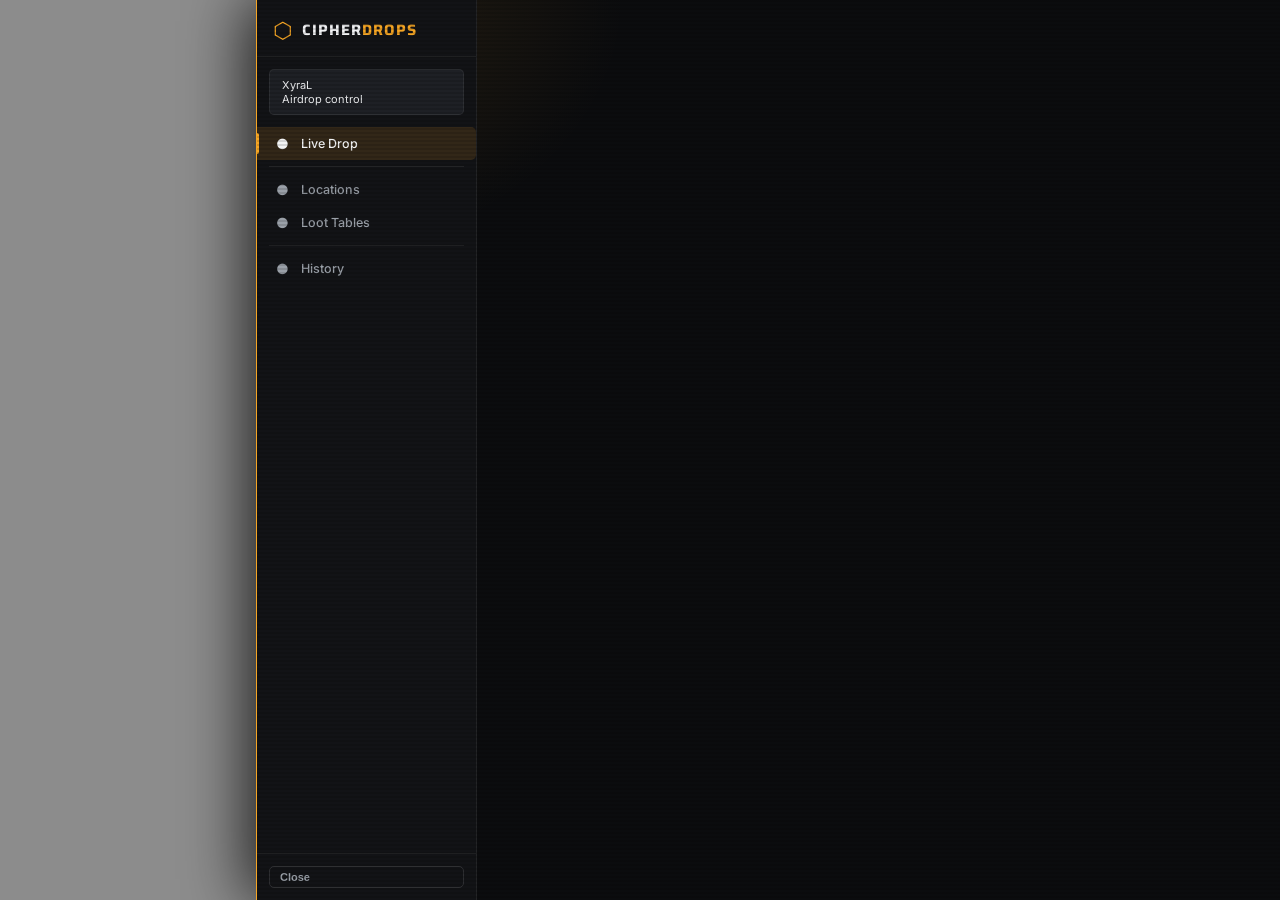
==== html/preview.html @ 56385839 "Admin panel, access control, countdown and a red contested zone **This adds a database, reversing th" ====
<!DOCTYPE html>
<html lang="en">
<head>
<meta charset="UTF-8">
<title>Cipher-Airdrops — PREVIEW HARNESS</title>
<link href="https://fonts.googleapis.com/css2?family=Saira:wght@500;600;700&family=Inter:wght@400;500;600;700&family=JetBrains+Mono:wght@400;500;700&display=swap" rel="stylesheet">
<link rel="stylesheet" href="css/style.css">
</head>
<body>
<!--
  DEV-ONLY. Not listed in fxmanifest.lua's files{} block, so FiveM never serves
  it. It stubs the NUI bridge with sample data so the real css/js can be looked
  at in an ordinary browser, without a server running and without guessing at
  what the panel looks like.
-->

<div id="admin-overlay" class="hidden">
<div id="admin-wrapper">
    <nav id="admin-sidebar">
        <div id="sidebar-logo">
            <div class="logo-mark">&#x2B21;</div>
            <div class="logo-text">CIPHER<span>DROPS</span></div>
        </div>
        <div id="sidebar-admin-badge"></div>
        <ul id="admin-nav">
            <li class="nav-item active" data-panel="live"><span class="nav-icon">&#9679;</span><span class="nav-label">Live Drop</span><span class="nav-badge" id="badge-live"></span></li>
            <li class="nav-divider"></li>
            <li class="nav-item" data-panel="locations"><span class="nav-icon">&#9679;</span><span class="nav-label">Locations</span><span class="nav-badge" id="badge-locations"></span></li>
            <li class="nav-item" data-panel="loot"><span class="nav-icon">&#9679;</span><span class="nav-label">Loot Tables</span><span class="nav-badge" id="badge-loot"></span></li>
            <li class="nav-divider"></li>
            <li class="nav-item" data-panel="history"><span class="nav-icon">&#9679;</span><span class="nav-label">History</span></li>
        </ul>
        <div id="sidebar-footer">
            <button class="btn btn-ghost btn-sm" id="btn-close">Close</button>
        </div>
    </nav>

    <main id="admin-content">
        <div class="panel" id="panel-live"></div>
        <div class="panel hidden" id="panel-locations"></div>
        <div class="panel hidden" id="panel-loot"></div>
        <div class="panel hidden" id="panel-history"></div>
    </main>
</div>
</div>

<div id="toast-container"></div>
<div id="modal-root"></div>

<script>
// ── NUI stub ────────────────────────────────────────────────────────────────
// Sample data shaped exactly like the real server callbacks return, so the
// panels below are exercising their real rendering rather than a special case.
const MOCK = {
    getLive: {
        drop: {
            id: 'demo', state: 'landed', label: 'Sandy Shores Airfield',
            zoneRadius: 140, landsIn: 0, expiresIn: 245, crackedBy: null,
        },
        players: 24, minPlayers: 8, scheduleEnabled: true, nextIn: 1680,
    },
    getLocations: {
        rows: [
            { id: 1, label: 'Sandy Shores Airfield', x: 1747, y: 3286, z: 41, weight: 10, radius: null, enabled: true },
            { id: 2, label: 'Grapeseed Fields', x: 2263, y: 4780, z: 35, weight: 10, radius: 160, enabled: true },
            { id: 3, label: 'Elysian Docks', x: 150, y: -3000, z: 6, weight: 8, radius: null, enabled: true },
            { id: 4, label: 'Mount Gordo', x: 2880, y: 5900, z: 370, weight: 4, radius: null, enabled: false },
        ],
    },
    getLoot: {
        tiers: [
            { id: 1, name: 'common', weight: 60, colour: '#9aa0a8', rank: 1, enabled: true, items: [
                { id: 1, tier_id: 1, item: 'bandage', min_count: 2, max_count: 5, weight: 10, enabled: true },
                { id: 2, tier_id: 1, item: 'water_bottle', min_count: 2, max_count: 6, weight: 10, enabled: true },
                { id: 3, tier_id: 1, item: 'metalscrap', min_count: 5, max_count: 15, weight: 8, enabled: true },
            ]},
            { id: 2, name: 'uncommon', weight: 28, colour: '#4c9aff', rank: 2, enabled: true, items: [
                { id: 4, tier_id: 2, item: 'advancedlockpick', min_count: 1, max_count: 2, weight: 10, enabled: true },
                { id: 5, tier_id: 2, item: 'firstaid', min_count: 1, max_count: 2, weight: 6, enabled: true },
            ]},
            { id: 3, name: 'rare', weight: 10, colour: '#c084fc', rank: 3, enabled: true, items: [
                { id: 6, tier_id: 3, item: 'weapon_pistol', min_count: 1, max_count: 1, weight: 4, enabled: true },
                { id: 7, tier_id: 3, item: 'thermite', min_count: 1, max_count: 1, weight: 3, enabled: false },
            ]},
            { id: 4, name: 'legendary', weight: 2, colour: '#f5a524', rank: 4, enabled: true, items: [
                { id: 8, tier_id: 4, item: 'weapon_assaultrifle', min_count: 1, max_count: 1, weight: 1, enabled: true },
            ]},
        ],
    },
    getHistory: {
        stats: { total: 41, cracked: 33, abandoned: 8 },
        rows: [
            { id: 1, label: 'Sandy Shores Airfield', called_by: 'scheduler', cracked_by_name: 'Marcus Reyes',
              outcome: 'looted out', started_at: '2026-08-27 18:40:00', age_seconds: 5400,
              contents: '[{"item":"weapon_pistol","count":1,"tier":"rare"},{"item":"bandage","count":4,"tier":"common"}]' },
            { id: 2, label: 'Elysian Docks', called_by: 'XyraL', cracked_by_name: 'Dee Wallace',
              outcome: 'emptied', started_at: '2026-08-27 17:05:00', age_seconds: 12600, contents: '[]' },
            { id: 3, label: 'Mount Gordo', called_by: 'scheduler', cracked_by_name: null,
              outcome: 'abandoned', started_at: '2026-08-27 15:20:00', age_seconds: 97200, contents: null },
        ],
    },
    getPosition: { x: 1747.24, y: 3286.11, z: 41.08 },
};

window.fetch = (url, opts) => {
    const endpoint = String(url).split('/').pop();
    const body = MOCK[endpoint] !== undefined ? MOCK[endpoint] : { ok: true };
    return Promise.resolve({ json: () => Promise.resolve(body) });
};
</script>

<script src="js/core.js"></script>
<script src="js/panels/live.js"></script>
<script src="js/panels/locations.js"></script>
<script src="js/panels/loot.js"></script>
<script src="js/panels/history.js"></script>
<script src="js/app.js"></script>

<script>
// The real panel is opened by a NUI message from the client script.
window.postMessage({ action: 'open', payload: { name: 'XyraL' } }, '*');
</script>
</body>
</html>
---- html/css/style.css ----
/* ── Reset ── */
*, *::before, *::after { box-sizing: border-box; margin: 0; padding: 0; }

/* ── Design Tokens ──
   "Command deck": neutral graphite with a red authority accent. Deliberately
   unlike every other Cipher script — trucking is amber/teal industrial, the
   drugs ops console is graphite/cyan — because staff tooling should never be
   mistakable for player tooling at a glance.

   The base was previously blue-tinted slate (#07090f / #111827 / #1a2236).
   It's now neutral, so red reads as the only chromatic signal on screen
   instead of competing with a blue cast.

   ── On red being both accent and danger ──
   Hue alone can't separate them here, so they're separated by WEIGHT:
   accents are thin bars, subtle tints and outlines; destructive actions get
   solid fills and full-strength borders. A filled red button always means
   "this destroys something"; a red hairline never does. */
:root {
    --bg-base:      #0b0c0e;
    --bg-card:      #121316;
    --bg-panel:     #17181c;
    --bg-elevated:  #1e2025;
    --bg-input:     #0e0f12;
    --border:       rgba(255,255,255,0.07);
    --border-light: rgba(255,255,255,0.12);

    /* Brand / chrome. Used for nav state, focus rings, headings. */
    --accent:       #f5a524;
    --accent-dim:   rgba(245,165,36,0.14);
    --accent-glow:  rgba(245,165,36,0.35);

    /* Semantic status colours — kept distinct from the accent so "online"
       and "warning" still mean what they always meant. */
    --amber:        #f5a524;
    --amber-dim:    rgba(245,165,36,0.15);
    --red:          #ff5a5f;
    --red-dim:      rgba(255,90,95,0.16);
    --green:        #30d158;
    --green-dim:    rgba(48,209,88,0.15);
    --blue:         #4c9aff;
    --blue-dim:     rgba(76,154,255,0.15);

    --text-primary: #f2f3f5;
    --text-secondary: #9aa0a8;
    --text-muted:   #5c626b;

    --font-display: 'Saira', 'Segoe UI', system-ui, sans-serif;
    --font-body:    'Inter', 'Segoe UI', system-ui, sans-serif;
    --font-mono:    'JetBrains Mono', ui-monospace, 'Cascadia Code', monospace;

    --sidebar-w:    220px;
    --topbar-h:     52px;
    --radius:       8px;
    --radius-sm:    5px;
}

/* Display face for anything that names a thing: headings, titles, the logo,
   nav labels. Body copy and long text stay on Inter for readability. */
.section-title, .panel-title, #topbar-title, .logo-text,
.self-section-title, .profile-name, .card-title, .stat-value, .modal-title {
    font-family: var(--font-display);
    letter-spacing: 0.2px;
}

/* Numbers, ids, coordinates, plates, timestamps — anything that benefits
   from fixed advance width. */
.text-mono, .profile-cid, .stat-number, .sa-state,
.leaderboard-meta, td.text-sm, .badge {
    font-family: var(--font-mono);
    font-variant-numeric: tabular-nums;
}

/* ── Icons ──
   Inline SVGs need an explicit box: with no width/height they fall back to
   the 300x150 replaced-element default and swallow whatever contains them.
   flex-shrink:0 stops them being squashed when a label wraps beside them. */
.ca-icon {
    width: 15px;
    height: 15px;
    flex-shrink: 0;
    display: inline-block;
    vertical-align: -2px;
}

/* Buttons put the icon and its label on a shared baseline with one gap rule,
   rather than each button template managing its own spacing. */
.btn { display: inline-flex; align-items: center; gap: 6px; }
.btn .ca-icon { width: 14px; height: 14px; }
.btn-xs .ca-icon, .btn-sm .ca-icon { width: 13px; height: 13px; }

.nav-icon { display: inline-flex; align-items: center; justify-content: center; }
.nav-icon .ca-icon { width: 16px; height: 16px; }

/* Activity rows use a slightly larger icon as a leading visual anchor. */
.activity-icon .ca-icon { width: 16px; height: 16px; }

/* ── Command-deck chrome ──
   Layered above the base rules so these override the originals regardless of
   where those sit in the file. */

/* Sidebar sits above the wrapper's gradient/scanline pseudo-elements. */
#admin-sidebar, #admin-main { position: relative; z-index: 1; }

/* Active nav gets a solid accent bar on its leading edge — the "you are here"
   marker is structural, not just a background tint. */
#admin-nav .nav-item {
    position: relative;
    border-radius: 0 var(--radius-sm) var(--radius-sm) 0;
    transition: background .12s, color .12s;
}
#admin-nav .nav-item::before {
    content: '';
    position: absolute; left: 0; top: 6px; bottom: 6px;
    width: 2px; border-radius: 0 2px 2px 0;
    background: transparent;
    transition: background .12s;
}
#admin-nav .nav-item.active::before { background: var(--accent); }
#admin-nav .nav-item.active {
    background: var(--accent-dim);
    color: var(--text-primary);
}
#admin-nav .nav-item.active .ca-icon { color: var(--accent); }

/* Uppercase mono section labels — the "systems console" cue. */
.self-section-title, .section-sub, .profile-section-title {
    font-family: var(--font-mono);
    text-transform: uppercase;
    letter-spacing: 1.1px;
    font-size: 10px;
    color: var(--text-muted);
}

/* Topbar reads as a status strip rather than a page header. */
#admin-topbar {
    border-bottom: 1px solid var(--border);
    background: linear-gradient(180deg, var(--bg-panel), var(--bg-base));
}
#topbar-title { text-transform: uppercase; letter-spacing: 1.4px; font-size: 12px; }
#topbar-right { font-family: var(--font-mono); font-size: 11px; color: var(--text-secondary); }

/* Live status LED next to the server name, mirroring the drugs ops console. */
#sidebar-server-name::before {
    content: '';
    display: inline-block;
    width: 6px; height: 6px; border-radius: 50%;
    background: var(--green);
    box-shadow: 0 0 6px var(--green);
    margin-right: 6px;
    vertical-align: middle;
}

/* Logo mark picks up the accent so the brand and the system colour agree. */
.logo-mark { color: var(--accent); }
.logo-text span { color: var(--accent); }

/* Destructive = FILLED. This is the whole basis for telling danger apart from
   the accent, since they share a hue — see the token block for the reasoning. */
.btn-danger {
    background: var(--red);
    border-color: var(--red);
    color: #14090a;
    font-weight: 600;
}
.btn-danger:hover { filter: brightness(1.1); }

/* Accent buttons stay outline-weight so they never read as destructive. */
.btn-primary {
    background: var(--accent-dim);
    border-color: var(--accent);
    color: var(--accent);
}
.btn-primary:hover { background: var(--accent-glow); color: var(--text-primary); }

/* Focus is visible and accent-coloured — this panel gets driven quickly. */
.input:focus, .select:focus, .btn:focus-visible {
    outline: none;
    border-color: var(--accent);
    box-shadow: 0 0 0 2px var(--accent-dim);
}

/* ── Self action cards (extended) ── */
.self-section { margin-bottom: 4px; }

/* Toggle cards carry their state as a corner pill so ON/OFF is readable
   without relying on the active border alone. */
.sa-state {
    position: absolute; top: 8px; right: 8px;
    font-size: 9px; font-weight: 700; letter-spacing: .6px;
    padding: 2px 6px; border-radius: 3px;
    background: rgba(255,255,255,0.06);
    color: var(--text-muted);
}
.self-action-card.active .sa-state {
    background: var(--accent-dim);
    color: var(--accent);
}

/* Destructive actions are tinted at rest, not just on hover — these delete
   things and shouldn't look identical to Heal. */
/* These cards are <button>s, so they inherit the UA's default black button
   text. The old emoji icons ignored `color` entirely, which hid it — the SVGs
   stroke with currentColor and rendered black-on-black. Set it explicitly. */
.self-action-card .sa-icon { color: var(--text-secondary); }
.self-action-card.active .sa-icon { color: var(--accent); }

.self-action-card.danger .sa-icon { color: var(--red); }
.self-action-card.danger:hover {
    border-color: var(--red);
    background: var(--red-dim);
}

/* ── Base ── */
html, body {
    width: 100%; height: 100%;
    background: transparent;
    font-family: var(--font-body);
    font-size: 13px;
    color: var(--text-primary);
    overflow: hidden;
    user-select: none;
}

.hidden { display: none !important; }

/* ── Overlay ── */
#admin-overlay {
    position: fixed; inset: 0;
    display: flex;
    justify-content: flex-end;
    background: rgba(0,0,0,0.45);
    z-index: 9999;
    cursor: default;
}

/* Click-outside zone */
#admin-overlay::before {
    content: '';
    flex: 1;
    cursor: pointer;
}

/* ── Admin Wrapper (the actual panel) ── */
#admin-wrapper {
    position: relative;
    width: 80vw;
    max-width: 1360px;
    display: flex;
    height: 100vh;
    background: var(--bg-base);
    box-shadow: -8px 0 60px rgba(0,0,0,0.8);
    animation: slideInRight 0.22s cubic-bezier(0.16,1,0.3,1);
    /* A single lit edge where the drawer meets the game. Reads as a panel
       that has been slid open rather than a page that happens to be there. */
    border-left: 1px solid var(--accent);
}

/* Faint scanlines, matching the treatment in `cipher` and cipher-trucking so
   the suite shares a texture even where the palettes differ. Non-interactive
   and very low contrast — it should register as screen grain, not stripes. */
#admin-wrapper::after {
    content: '';
    position: absolute; inset: 0;
    background: repeating-linear-gradient(0deg, transparent 0 2px, rgba(0,0,0,0.13) 2px 4px);
    pointer-events: none;
    z-index: 50;
}

/* Accent wash bleeding in from the leading edge, so the eye starts at the
   sidebar rather than in the middle of the content area. */
#admin-wrapper::before {
    content: '';
    position: absolute; inset: 0;
    background: radial-gradient(60% 50% at 0% 0%, var(--accent-dim), transparent 60%);
    pointer-events: none;
    z-index: 0;
}

@keyframes slideInRight {
    from { transform: translateX(6%); opacity: 0; }
    to   { transform: translateX(0);  opacity: 1; }
}

/* ── Sidebar ── */
#admin-sidebar {
    width: var(--sidebar-w);
    min-width: var(--sidebar-w);
    background: var(--bg-card);
    border-right: 1px solid var(--border);
    display: flex;
    flex-direction: column;
    padding: 0;
    overflow: hidden;
}

#sidebar-logo {
    display: flex;
    align-items: center;
    gap: 10px;
    padding: 18px 16px 14px;
    border-bottom: 1px solid var(--border);
}

.logo-mark {
    font-size: 22px;
    color: var(--accent);
    line-height: 1;
}

.logo-text {
    font-size: 15px;
    font-weight: 700;
    letter-spacing: 1px;
    color: var(--text-primary);
}

.logo-text span { color: var(--accent); }

/* Admin badge in sidebar */
#sidebar-admin-badge {
    margin: 12px 12px 4px;
    padding: 8px 12px;
    background: var(--bg-elevated);
    border: 1px solid var(--border);
    border-radius: var(--radius-sm);
    font-size: 11px;
}

#sidebar-admin-badge .badge-name {
    font-weight: 600;
    color: var(--text-primary);
    margin-bottom: 2px;
}

#sidebar-admin-badge .badge-role {
    font-size: 10px;
    font-weight: 700;
    letter-spacing: 0.5px;
    padding: 2px 6px;
    border-radius: 3px;
    display: inline-block;
}

/* Nav */
#admin-nav {
    list-style: none;
    padding: 8px 0;
    flex: 1;
    overflow-y: auto;
}

#admin-nav::-webkit-scrollbar { width: 3px; }
#admin-nav::-webkit-scrollbar-track { background: transparent; }
#admin-nav::-webkit-scrollbar-thumb { background: var(--border-light); border-radius: 2px; }

.nav-item {
    display: flex;
    align-items: center;
    gap: 10px;
    padding: 8px 16px;
    cursor: pointer;
    color: var(--text-secondary);
    font-size: 12.5px;
    font-weight: 500;
    position: relative;
    transition: all 0.15s;
    border-radius: 0;
}

.nav-item:hover { color: var(--text-primary); background: var(--bg-elevated); }

.nav-item.active {
    color: var(--accent);
    background: var(--accent-dim);
}

.nav-item.active::before {
    content: '';
    position: absolute;
    left: 0; top: 0; bottom: 0;
    width: 3px;
    background: var(--accent);
    border-radius: 0 2px 2px 0;
}

.nav-icon {
    font-size: 14px;
    width: 18px;
    text-align: center;
    flex-shrink: 0;
}

.nav-label { flex: 1; }

.nav-badge {
    font-size: 10px;
    font-weight: 700;
    padding: 1px 6px;
    border-radius: 10px;
    background: var(--accent-dim);
    color: var(--accent);
    min-width: 18px;
    text-align: center;
}

.nav-badge.danger { background: var(--red-dim); color: var(--red); }
.nav-badge:empty { display: none; }

.nav-divider {
    height: 1px;
    background: var(--border);
    margin: 6px 12px;
}

#sidebar-footer {
    padding: 12px;
    border-top: 1px solid var(--border);
    display: flex;
    flex-direction: column;
    gap: 8px;
}

#sidebar-server-name {
    font-size: 10px;
    color: var(--text-muted);
    text-align: center;
    letter-spacing: 0.5px;
}

#btn-close-admin {
    width: 100%;
    padding: 7px;
    background: var(--red-dim);
    border: 1px solid rgba(239,68,68,0.2);
    border-radius: var(--radius-sm);
    color: var(--red);
    font-size: 12px;
    font-weight: 600;
    cursor: pointer;
    transition: all 0.15s;
    letter-spacing: 0.3px;
}

#btn-close-admin:hover { background: var(--red); color: #fff; }

/* ── Main Area ── */
#admin-main {
    flex: 1;
    display: flex;
    flex-direction: column;
    background: var(--bg-base);
    overflow: hidden;
}

/* Top bar */
#admin-topbar {
    height: var(--topbar-h);
    min-height: var(--topbar-h);
    background: var(--bg-card);
    border-bottom: 1px solid var(--border);
    display: flex;
    align-items: center;
    justify-content: space-between;
    padding: 0 20px;
}

#topbar-title {
    font-size: 14px;
    font-weight: 700;
    color: var(--text-primary);
    letter-spacing: 0.3px;
}

#topbar-right {
    display: flex;
    align-items: center;
    gap: 16px;
    font-size: 12px;
    color: var(--text-secondary);
}

#topbar-player-count {
    display: flex;
    align-items: center;
    gap: 5px;
    color: var(--green);
    font-weight: 600;
}

#topbar-player-count::before {
    content: '●';
    font-size: 8px;
    animation: pulse 2s infinite;
}

@keyframes pulse {
    0%,100% { opacity: 1; }
    50% { opacity: 0.3; }
}

/* Content */
#admin-content {
    flex: 1;
    overflow: hidden;
    position: relative;
}

.panel {
    display: none;
    position: absolute;
    inset: 0;
    overflow-y: auto;
    padding: 20px;
}

.panel::-webkit-scrollbar { width: 4px; }
.panel::-webkit-scrollbar-track { background: transparent; }
.panel::-webkit-scrollbar-thumb { background: var(--border-light); border-radius: 2px; }

.panel.active { display: block; }

/* ── Common Components ── */

/* Section header */
.section-header {
    display: flex;
    align-items: center;
    justify-content: space-between;
    margin-bottom: 16px;
}

/* Stat cards */
.stat-grid {
    display: grid;
    grid-template-columns: repeat(4, 1fr);
    gap: 12px;
    margin-bottom: 20px;
}

.stat-card {
    background: var(--bg-card);
    border: 1px solid var(--border);
    border-radius: var(--radius);
    padding: 16px;
    display: flex;
    flex-direction: column;
    gap: 6px;
    transition: border-color 0.2s;
}

.stat-card:hover { border-color: var(--border-light); }

.stat-label {
    font-size: 11px;
    color: var(--text-muted);
    text-transform: uppercase;
    letter-spacing: 0.5px;
    font-weight: 600;
}

.stat-value {
    font-size: 28px;
    font-weight: 700;
    color: var(--text-primary);
    line-height: 1;
}

.stat-value.accent { color: var(--accent); }
.stat-value.green  { color: var(--green); }
.stat-value.amber  { color: var(--amber); }
.stat-value.red    { color: var(--red); }

/* Cards */
.card {
    background: var(--bg-card);
    border: 1px solid var(--border);
    border-radius: var(--radius);
    overflow: hidden;
    margin-bottom: 16px;
}

.card-header {
    padding: 12px 16px;
    border-bottom: 1px solid var(--border);
    display: flex;
    align-items: center;
    justify-content: space-between;
    gap: 8px;
}

.card-title {
    font-size: 12.5px;
    font-weight: 700;
    color: var(--text-primary);
    letter-spacing: 0.3px;
}

/* Buttons */
.btn {
    display: inline-flex;
    align-items: center;
    gap: 5px;
    padding: 6px 14px;
    border-radius: var(--radius-sm);
    font-size: 12px;
    font-weight: 600;
    cursor: pointer;
    border: 1px solid transparent;
    transition: all 0.15s;
    white-space: nowrap;
}

.btn-primary { background: var(--accent); color: #fff; border-color: var(--accent); }
.btn-primary:hover { background: #4f51d9; }

.btn-ghost { background: transparent; color: var(--text-secondary); border-color: var(--border-light); }
.btn-ghost:hover { color: var(--text-primary); background: var(--bg-elevated); }

.btn-danger { background: var(--red-dim); color: var(--red); border-color: rgba(239,68,68,0.2); }
.btn-danger:hover { background: var(--red); color: #fff; }

.btn-sm { padding: 4px 10px; font-size: 11px; }

/* Inputs */
.input, .select {
    background: var(--bg-input);
    border: 1px solid var(--border-light);
    border-radius: var(--radius-sm);
    color: var(--text-primary);
    font-size: 12.5px;
    padding: 7px 10px;
    outline: none;
    transition: border-color 0.15s;
    width: 100%;
    font-family: inherit;
}

.input:focus, .select:focus { border-color: var(--accent); }
.input::placeholder { color: var(--text-muted); }
.select option { background: var(--bg-panel); }

.form-row {
    display: flex;
    gap: 8px;
    align-items: center;
    margin-bottom: 10px;
}

.form-row label {
    font-size: 11px;
    color: var(--text-muted);
    white-space: nowrap;
    min-width: 80px;
}

.form-group {
    margin-bottom: 12px;
}

.form-group label {
    display: block;
    font-size: 11px;
    color: var(--text-muted);
    margin-bottom: 4px;
    font-weight: 600;
    text-transform: uppercase;
    letter-spacing: 0.4px;
}

/* Search bar */
.search-bar {
    display: flex;
    gap: 8px;
    margin-bottom: 14px;
}

/* Table */
.data-table {
    width: 100%;
    border-collapse: collapse;
}

.data-table th {
    text-align: left;
    font-size: 10.5px;
    font-weight: 700;
    color: var(--text-muted);
    text-transform: uppercase;
    letter-spacing: 0.5px;
    padding: 8px 12px;
    border-bottom: 1px solid var(--border);
    white-space: nowrap;
}

.data-table td {
    padding: 10px 12px;
    font-size: 12.5px;
    color: var(--text-secondary);
    border-bottom: 1px solid var(--border);
    vertical-align: middle;
}

.data-table tr:last-child td { border-bottom: none; }

.data-table tr:hover td {
    background: var(--bg-elevated);
    color: var(--text-primary);
    cursor: pointer;
}

.data-table .td-name { color: var(--text-primary); font-weight: 600; }

/* Badges / pills */
.badge {
    display: inline-flex;
    align-items: center;
    padding: 2px 8px;
    border-radius: 10px;
    font-size: 10.5px;
    font-weight: 700;
    letter-spacing: 0.3px;
}
.badge-green   { background: var(--green-dim);  color: var(--green); }
.badge-red     { background: var(--red-dim);    color: var(--red); }
.badge-amber   { background: var(--amber-dim);  color: var(--amber); }
.badge-muted   { background: var(--bg-elevated); color: var(--text-muted); }

/* Status dot */
.status-dot {
    width: 7px; height: 7px;
    border-radius: 50%;
    display: inline-block;
    flex-shrink: 0;
}

.status-dot.online  { background: var(--green); box-shadow: 0 0 6px var(--green); }
.status-dot.offline { background: var(--text-muted); }
.status-dot.warn    { background: var(--amber); }

/* Ping indicator */
.ping-good   { color: var(--green); }

/* Empty state */
.empty-state {
    display: flex;
    flex-direction: column;
    align-items: center;
    justify-content: center;
    padding: 48px 20px;
    color: var(--text-muted);
    gap: 8px;
}

.empty-icon { font-size: 32px; opacity: 0.4; }

/* ── Dashboard ── */
.dash-grid {
    display: grid;
    grid-template-columns: 1fr 1fr;
    gap: 16px;
}

/* Quick actions */
.quick-actions {
    display: grid;
    grid-template-columns: 1fr 1fr;
    gap: 8px;
}

/* ── Player List ── */
.player-list-controls {
    display: flex;
    gap: 8px;
    margin-bottom: 14px;
    flex-wrap: wrap;
}

/* Player Profile Panel */
#player-profile-panel {
    width: 320px;
    min-width: 320px;
    background: var(--bg-card);
    border-left: 1px solid var(--border);
    display: flex;
    flex-direction: column;
    overflow-y: auto;
}

#player-profile-panel::-webkit-scrollbar { width: 3px; }
#player-profile-panel::-webkit-scrollbar-thumb { background: var(--border-light); }

#player-profile-inner { padding: 16px; }

/* ── Vehicle Spawner ── */
.spawner-layout {
    display: grid;
    grid-template-columns: 200px 1fr;
    gap: 16px;
    height: calc(100vh - var(--topbar-h) - 40px);
}
.category-btn.active { background: var(--accent-dim); color: var(--accent); font-weight: 700; }

/* ── Inventory Viewer ── */
.inv-grid {
    display: grid;
    grid-template-columns: repeat(auto-fill, minmax(80px, 1fr));
    gap: 8px;
    padding: 12px;
}
.inv-slot.empty { opacity: 0.3; cursor: default; }
.inv-slot.empty:hover { border-color: var(--border); background: var(--bg-elevated); }

/* ── Bans ── */
.ban-row { cursor: pointer; }

/* ── Permissions ── */
.perm-grid {
    display: grid;
    grid-template-columns: 1fr 1fr;
    gap: 16px;
}

/* Toggle switch */
.toggle {
    position: relative;
    width: 32px; height: 18px;
    cursor: pointer;
    flex-shrink: 0;
}

.toggle input { display: none; }

.toggle input:checked + .toggle-track { background: var(--accent); border-color: var(--accent); }

.toggle input:checked ~ .toggle-thumb {
    left: 17px;
    background: #fff;
}

/* ── Audit Log ── */
.audit-table .td-action { font-weight: 700; color: var(--text-primary); }

/* ── Announcement overlay ── */
#announcement-overlay {
    position: fixed;
    top: 20px; left: 50%;
    transform: translateX(-50%);
    z-index: 99999;
}

#announcement-box {
    background: var(--bg-card);
    border: 1px solid var(--border-light);
    border-top: 3px solid var(--accent);
    border-radius: var(--radius);
    padding: 16px 24px;
    min-width: 320px;
    max-width: 480px;
    text-align: center;
    box-shadow: 0 8px 32px rgba(0,0,0,0.4);
    animation: slideDown 0.3s ease;
}

@keyframes slideDown {
    from { transform: translateY(-20px); opacity: 0; }
    to   { transform: translateY(0); opacity: 1; }
}

#announcement-icon { font-size: 24px; margin-bottom: 6px; }
#announcement-from { font-size: 11px; color: var(--text-muted); margin-bottom: 6px; }
#announcement-msg  { font-size: 14px; font-weight: 600; color: var(--text-primary); }

/* ── Modal ── */
.modal-backdrop {
    position: fixed; inset: 0;
    background: rgba(0,0,0,0.6);
    display: flex; align-items: center; justify-content: center;
    z-index: 10000;
}

.modal {
    background: var(--bg-card);
    border: 1px solid var(--border-light);
    border-radius: var(--radius);
    width: 420px;
    max-width: 90vw;
    max-height: 80vh;
    overflow-y: auto;
    display: flex;
    flex-direction: column;
}

.modal::-webkit-scrollbar { width: 3px; }
.modal::-webkit-scrollbar-thumb { background: var(--border-light); }

.modal-header {
    padding: 14px 16px;
    border-bottom: 1px solid var(--border);
    display: flex;
    align-items: center;
    justify-content: space-between;
    flex-shrink: 0;
}

.modal-title { font-size: 13.5px; font-weight: 700; }
.modal-close { background: none; border: none; color: var(--text-muted); cursor: pointer; font-size: 16px; }
.modal-close:hover { color: var(--red); }

.modal-body { padding: 16px; flex: 1; }
.modal-footer {
    padding: 12px 16px;
    border-top: 1px solid var(--border);
    display: flex;
    gap: 8px;
    justify-content: flex-end;
    flex-shrink: 0;
}

/* ── Scrollbar global ── */
::-webkit-scrollbar { width: 4px; height: 4px; }
::-webkit-scrollbar-track { background: transparent; }
::-webkit-scrollbar-thumb { background: var(--border-light); border-radius: 2px; }

/* ── Tooltip ── */
[data-tip] { position: relative; }
[data-tip]:hover::after {
    content: attr(data-tip);
    position: absolute;
    bottom: calc(100% + 4px);
    left: 50%; transform: translateX(-50%);
    background: var(--bg-elevated);
    border: 1px solid var(--border-light);
    color: var(--text-primary);
    font-size: 11px;
    padding: 3px 8px;
    border-radius: 4px;
    white-space: nowrap;
    z-index: 999;
    pointer-events: none;
}

/* ── Self Actions ── */
.self-section-title {
    font-size: 10px;
    font-weight: 700;
    color: var(--text-muted);
    text-transform: uppercase;
    letter-spacing: 0.7px;
    margin: 18px 0 8px;
}
.self-action-card.active { border-color: var(--green); background: var(--green-dim); }

/* ── Admin Chat ── */
.chat-msg {
    background: var(--bg-elevated);
    border: 1px solid var(--border);
    border-radius: var(--radius-sm);
    padding: 8px 12px;
    display: flex;
    flex-direction: column;
    gap: 3px;
    flex-shrink: 0;
}

/* ── Utility ── */
.flex     { display: flex; }
.text-muted { color: var(--text-muted); }
.text-sm    { font-size: 11px; }

/* ── Resource Manager ── */
.res-state-dot {
    display: inline-block;
    width: 7px;
    height: 7px;
    border-radius: 50%;
    margin-right: 6px;
    vertical-align: middle;
}

/* ── Reports ── */
.report-status-open      { color: var(--amber); }

/* ── Notes tooltip dot in player list ── */
.note-dot {
    font-size: 11px;
    cursor: default;
    opacity: 0.7;
}

/* ── DM overlay ── */
#dm-overlay {
    position: fixed;
    bottom: 80px;
    right: 24px;
    z-index: 9999;
    pointer-events: none;
}

#dm-box {
    background: var(--bg-card);
    border: 1px solid var(--accent);
    border-radius: var(--radius);
    padding: 14px 18px;
    min-width: 260px;
    max-width: 340px;
    box-shadow: 0 4px 24px rgba(0,0,0,0.5);
    animation: slideInRight 0.25s ease;
}

@keyframes slideInRight {
    from { transform: translateX(40px); opacity: 0; }
    to   { transform: translateX(0);    opacity: 1; }
}

/* ── Announcement countdown ── */
#announcement-countdown {
    font-size: 28px;
    font-weight: 700;
    color: var(--amber);
    margin-top: 8px;
}

/* ── Favorites section ── */
#sa-favorites-wrap {
    margin-bottom: 16px;
}

/* ── btn-amber ── */
.btn-amber {
    background: var(--amber);
    color: #000;
    border: none;
}

/* ── Stats Panel ── */
.stats-grid {
    display: grid;
    grid-template-columns: repeat(auto-fill, minmax(160px, 1fr));
    gap: 12px;
    margin-bottom: 12px;
}

/* ── Entity Inspector ── */
.hp-bar {
    display: inline-block;
    width: 60px;
    height: 6px;
    background: var(--bg-elevated);
    border-radius: 3px;
    overflow: hidden;
    vertical-align: middle;
    margin-right: 4px;
}

/* ── Threat Detection ──
   The panel shows two kinds of thing that must not look alike: what the server
   proved, and what the client claimed. Severity carries the usual semantic
   colours, and anything advisory is marked in the row itself rather than left
   to the reader to remember which detections come from where. */

.threat-tabs {
    display: flex;
    gap: 4px;
    border-bottom: 1px solid var(--border);
}
.threat-tab.active {
    color: var(--accent);
    border-bottom-color: var(--accent);
}

/* Status notes. These use the hairline-accent weight deliberately: a config
   warning is information, not a destructive action, so it never gets a fill. */
.threat-note {
    border-left: 2px solid var(--border-light);
    background: var(--bg-card);
    color: var(--text-secondary);
    font-size: 11.5px;
    line-height: 1.5;
    padding: 8px 12px;
    border-radius: var(--radius-sm);
    margin-bottom: 12px;
}
.threat-note strong { color: var(--text-primary); }

/* Advisory marker — client-reported, therefore spoofable. */
.threat-advisory {
    display: inline-block;
    margin-left: 6px;
    padding: 1px 6px;
    border: 1px solid var(--border-light);
    border-radius: 8px;
    color: var(--text-muted);
    font-size: 9.5px;
    font-weight: 600;
    letter-spacing: 0.4px;
    text-transform: uppercase;
    vertical-align: middle;
}

/* Flash on a live-pushed row so a flag arriving while the panel is open is
   noticed rather than silently changing the row order. */
.threat-new { animation: threat-flash 2.5s ease-out; }
@keyframes threat-flash {
    0%   { background: var(--accent-dim); }
    100% { background: transparent; }
}

/* ── Linked accounts ── */
.linked-card {
    border: 1px solid var(--border);
    border-left: 2px solid var(--border-light);
    border-radius: var(--radius-sm);
    background: var(--bg-card);
    padding: 8px 12px;
    margin-bottom: 8px;
}

.mono { font-family: var(--font-mono); font-size: 11px; }

/* ── Theme options (Config.Theme) ──
   The accent, drawer width and backdrop dim are applied as inline custom
   properties at runtime — no rules needed here, because the whole design
   already reads --accent. These two need real rules because they toggle a
   pseudo-element and add a mirrored animation. */

#admin-wrapper.no-scanlines::after { display: none; }

@keyframes slideInLeft {
    from { transform: translateX(-40px); opacity: 0; }
    to   { transform: translateX(0);     opacity: 1; }
}

/* ── Icon sizing in the contexts that used to hold emoji ──
   Emoji sized themselves off font-size; SVGs do not, so each of these slots
   needs a real dimension or it falls back to the 300x150 replaced-element
   default and swallows its container. */

.empty-icon .ca-icon    { width: 30px; height: 30px; }
.modal-close .ca-icon   { width: 14px; height: 14px; }

/* ── Searchable picker ──
   Used by Give Weapon. A scrolling list of clickable rows rather than a
   <select>: a server's weapon list can run to hundreds of entries, and a
   native dropdown gives you no search and no room for the spawn name. */
.picker-list {
    max-height: 260px;
    overflow-y: auto;
    border: 1px solid var(--border);
    border-radius: var(--radius-sm);
    background: var(--bg-elevated);
}

/* Spawn name under the readable vehicle name, when they differ. */
.veh-model { font-size: 10px; color: var(--text-muted); font-family: var(--font-mono), monospace; }

/* ── Settings ── */
.settings-grid {
    display: grid;
    grid-template-columns: repeat(auto-fit, minmax(300px, 1fr));
    gap: 12px;
    align-items: start;
}

/* ── Item spawner ── */
.inv-item-sub { font-size: 9px; color: var(--text-muted); text-align: center; line-height: 1.2; }

/* Confirmation lands on the tile rather than in a dialog — spawning items is
   repetitive and a modal every time would be in the way. */
.inv-slot-ok,
.inv-slot-fail { transition: background .15s, box-shadow .15s; }

/* ══════════════════════════════════════════════════════════════════════════
   DASHBOARD HERO + POLISH
   ══════════════════════════════════════════════════════════════════════════ */

.dash-hero {
    display: flex;
    align-items: center;
    justify-content: space-between;
    gap: 24px;
    flex-wrap: wrap;
    padding: 20px 22px;
    margin-bottom: 14px;
    border: 1px solid var(--border);
    border-radius: var(--radius);
    background:
        radial-gradient(120% 160% at 0% 0%, var(--accent-dim), transparent 60%),
        linear-gradient(180deg, var(--bg-elevated), var(--bg-panel));
    position: relative;
    overflow: hidden;
}
/* A lit edge along the top, brightest where the accent glow sits. */
.dash-hero::before {
    content: "";
    position: absolute;
    top: 0; left: 0; right: 0;
    height: 2px;
    background: linear-gradient(90deg, var(--accent), transparent 55%);
}

/* Stat tiles that navigate should look like it. */
.stat-clickable { cursor: pointer; transition: transform .14s, border-color .14s, box-shadow .14s; }

/* ── Panel presence ──
   The nav marks the active item with a bar; these give the same treatment to
   the content, so a panel reads as a place rather than a list on a background. */
.stat-card {
    position: relative;
    overflow: hidden;
    background: linear-gradient(180deg, var(--bg-elevated), var(--bg-panel));
}
.stat-card::after {
    content: "";
    position: absolute;
    inset: 0;
    pointer-events: none;
    background: radial-gradient(90% 120% at 100% 0%, var(--accent-dim), transparent 55%);
    opacity: .5;
}
.stat-card > * { position: relative; z-index: 1; }

.card-header { border-bottom: 1px solid var(--border); }
.card-title  { letter-spacing: .01em; }

/* Buttons pick up a little depth on press rather than only on hover. */
.btn:active { transform: translateY(1px); }
.btn-primary { box-shadow: 0 0 0 0 var(--accent-glow); transition: box-shadow .18s, transform .12s; }
.btn-primary:hover { box-shadow: 0 4px 18px -6px var(--accent-glow); }

/* Table rows: a lit leading edge on hover instead of only a background shift. */
.data-table tbody tr { transition: background .12s, box-shadow .12s; }
.data-table tbody tr:hover { box-shadow: inset 2px 0 0 var(--accent); }

@media (prefers-reduced-motion: reduce) {
    .capacity-fill, .stat-clickable, .btn, .btn-primary, .data-table tbody tr { transition: none; }
}

/* ═══════════════════════════════════════════════════════════════════════════
   Airdrops components

   The rest of this stylesheet came from cipher-admin so the two panels look
   like the same product. These are the pieces airdrops needs that cipher-admin
   never had a use for — panel headers with a subtitle, inline alerts, labelled
   form fields, toasts and the loot-tier dot.

   Everything below uses the variables defined at the top of the file, so
   changing the accent there changes these too.
   ═══════════════════════════════════════════════════════════════════════════ */

/* ── Panel headers ──────────────────────────────────────────────────────── */
.panel-header {
    display: flex;
    align-items: flex-start;
    justify-content: space-between;
    gap: 20px;
    padding: 22px 26px 18px;
    border-bottom: 1px solid var(--border);
}
.panel-subtitle {
    margin-top: 4px;
    font-size: 12.5px;
    color: var(--text-secondary);
    max-width: 68ch;
    line-height: 1.5;
}
.panel-actions { display: flex; gap: 8px; flex-shrink: 0; }
.panel-body { padding: 22px 26px 32px; }

/* ── Alerts ─────────────────────────────────────────────────────────────── */
.alert {
    display: flex;
    gap: 10px;
    padding: 12px 14px;
    border-radius: 7px;
    font-size: 12.5px;
    line-height: 1.55;
    border: 1px solid transparent;
}
.alert-info   { background: var(--blue-dim);  border-color: rgba(76,154,255,.25);  color: var(--text-secondary); }
.alert-warn   { background: var(--amber-dim); border-color: rgba(245,165,36,.28);  color: var(--text-secondary); }

/* ── Form fields ────────────────────────────────────────────────────────── */
.form-label {
    display: block;
    margin-bottom: 6px;
    font-size: 11px;
    font-weight: 600;
    letter-spacing: .06em;
    text-transform: uppercase;
    color: var(--text-secondary);
}
.form-hint {
    margin-top: 6px;
    font-size: 11.5px;
    line-height: 1.5;
    color: var(--text-muted);
}
.checkbox {
    display: flex;
    align-items: center;
    gap: 9px;
    font-size: 13px;
    color: var(--text-secondary);
    cursor: pointer;
    user-select: none;
}
.checkbox input { width: 15px; height: 15px; accent-color: var(--accent); cursor: pointer; }

/* ── Tables ─────────────────────────────────────────────────────────────── */
/* Wide tables scroll inside their own box rather than pushing the panel out. */
.data-table-wrap { overflow-x: auto; }

/* A disabled row still has to be readable — it is dimmed, not hidden, because
   the reason someone is looking at it is usually to turn it back on. */
.row-muted { opacity: .48; }

/* ── Cards ──────────────────────────────────────────────────────────────── */
.accent-border { border-left: 2px solid var(--accent); }

/* ── Empty states ───────────────────────────────────────────────────────── */
.empty-title    { font-size: 14px; font-weight: 600; color: var(--text-secondary); }
.empty-subtitle { margin-top: 5px; font-size: 12px; color: var(--text-muted); }

/* ── Text ───────────────────────────────────────────────────────────────── */
.text-secondary { color: var(--text-secondary); }
.text-warn      { color: var(--amber); }

/* ── Loot tier dot ──────────────────────────────────────────────────────── */
/* The tier colour is set inline from the database, so only shape lives here. */
.tier-dot {
    display: inline-block;
    width: 9px;
    height: 9px;
    border-radius: 50%;
    margin-right: 7px;
    vertical-align: middle;
}

/* ── Toasts ─────────────────────────────────────────────────────────────── */
#toast-container {
    position: fixed;
    top: 18px;
    right: 18px;
    display: flex;
    flex-direction: column;
    gap: 9px;
    z-index: 3000;
    pointer-events: none;
}
.toast {
    display: flex;
    gap: 11px;
    align-items: flex-start;
    min-width: 260px;
    max-width: 380px;
    padding: 12px 14px;
    border-radius: 8px;
    background: var(--bg-elevated);
    border: 1px solid var(--border-light);
    box-shadow: 0 10px 30px rgba(0,0,0,.45);
}
.toast-icon {
    flex-shrink: 0;
    width: 20px;
    height: 20px;
    border-radius: 50%;
    display: grid;
    place-items: center;
    font-size: 11px;
    font-weight: 700;
    background: var(--bg-input);
    color: var(--text-secondary);
}
.toast.success .toast-icon { background: var(--green-dim); color: var(--green); }
.toast.error   .toast-icon { background: var(--red-dim);   color: var(--red); }
.toast.warning .toast-icon { background: var(--amber-dim); color: var(--amber); }
.toast-title { font-size: 13px; font-weight: 600; color: var(--text-primary); }
.toast-body  { margin-top: 2px; font-size: 12px; color: var(--text-secondary); line-height: 1.45; }
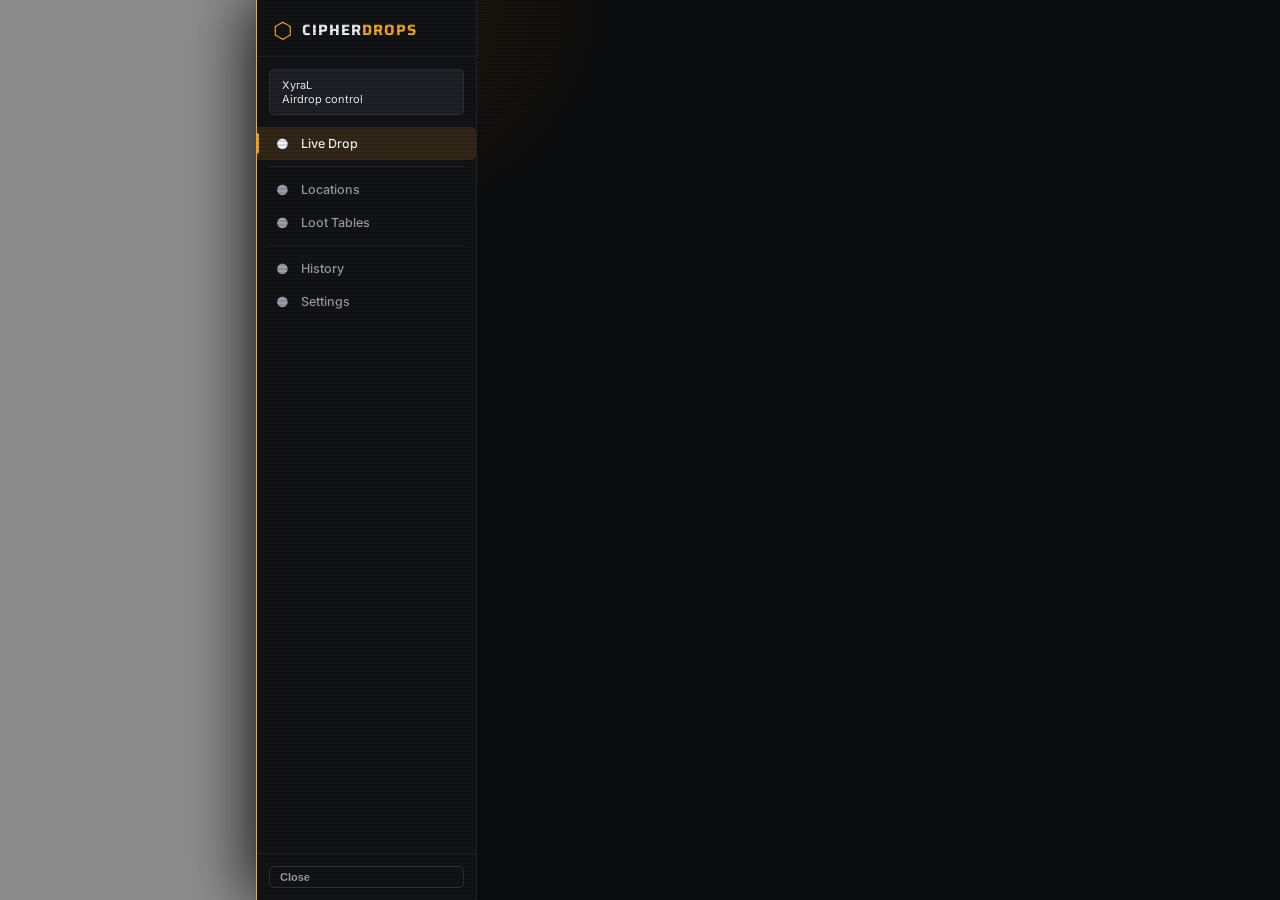
==== commit 37487eb2: "Sound cues, a Settings tab, and silent test drops **Sounds.** Native GTA frontend cues, so nothing t" ====
--- a/html/preview.html
+++ b/html/preview.html
@@ -29,6 +29,7 @@
             <li class="nav-item" data-panel="loot"><span class="nav-icon">&#9679;</span><span class="nav-label">Loot Tables</span><span class="nav-badge" id="badge-loot"></span></li>
             <li class="nav-divider"></li>
             <li class="nav-item" data-panel="history"><span class="nav-icon">&#9679;</span><span class="nav-label">History</span></li>
+            <li class="nav-item" data-panel="settings"><span class="nav-icon">&#9679;</span><span class="nav-label">Settings</span><span class="nav-badge" id="badge-settings"></span></li>
         </ul>
         <div id="sidebar-footer">
             <button class="btn btn-ghost btn-sm" id="btn-close">Close</button>
@@ -40,6 +41,7 @@
         <div class="panel hidden" id="panel-locations"></div>
         <div class="panel hidden" id="panel-loot"></div>
         <div class="panel hidden" id="panel-history"></div>
+        <div class="panel hidden" id="panel-settings"></div>
     </main>
 </div>
 </div>
@@ -99,6 +101,27 @@
               outcome: 'abandoned', started_at: '2026-08-27 15:20:00', age_seconds: 97200, contents: null },
         ],
     },
+    getSettings: {
+        rows: [
+            { key:'Schedule.Enabled', group:'Schedule', type:'bool', label:'Automatic drops',
+              help:'Off means drops only happen when someone calls one.', value:true, default:true, modified:false },
+            { key:'Schedule.MinInterval', group:'Schedule', type:'number', min:5, max:480, unit:'min',
+              label:'Minimum gap', help:'The gap is randomised between these two.', value:45, default:45, modified:false },
+            { key:'Schedule.MaxInterval', group:'Schedule', type:'number', min:5, max:480, unit:'min',
+              label:'Maximum gap', value:90, default:90, modified:false },
+            { key:'Drop.WarningTime', group:'Timings', type:'number', min:15, max:900, unit:'s',
+              label:'Warning window', help:'This is the window players travel in.', value:120, default:90, modified:true },
+            { key:'Drop.CrackTime', group:'Timings', type:'number', min:3, max:180, unit:'s',
+              label:'Crack time', help:'How long you stand exposed at the crate.', value:25, default:25, modified:false },
+            { key:'Drop.ZoneRadius', group:'Area', type:'number', min:20, max:600, unit:'m',
+              label:'Contested radius', value:140, default:120, modified:true },
+            { key:'Loot.GuaranteeAtLeast', group:'Loot', type:'text',
+              label:'Guarantee at least', help:'A tier name. Blank to disable.', value:'uncommon', default:'uncommon', modified:false },
+            { key:'Police.Alert', group:'Police', type:'bool', label:'Alert police', value:true, default:true, modified:false },
+            { key:'Sounds.CountdownTicks', group:'Presentation', type:'bool',
+              label:'Countdown ticks', help:'The cue people tire of first.', value:true, default:true, modified:false },
+        ],
+    },
     getPosition: { x: 1747.24, y: 3286.11, z: 41.08 },
 };
 
@@ -114,6 +137,7 @@
 <script src="js/panels/locations.js"></script>
 <script src="js/panels/loot.js"></script>
 <script src="js/panels/history.js"></script>
+<script src="js/panels/settings.js"></script>
 <script src="js/app.js"></script>
 
 <script>
--- a/html/css/style.css
+++ b/html/css/style.css
@@ -1377,3 +1377,30 @@
 .toast.warning .toast-icon { background: var(--amber-dim); color: var(--amber); }
 .toast-title { font-size: 13px; font-weight: 600; color: var(--text-primary); }
 .toast-body  { margin-top: 2px; font-size: 12px; color: var(--text-secondary); line-height: 1.45; }
+
+/* ── Settings rows ──────────────────────────────────────────────────────── */
+/* Label and help on the left, the control on the right. Each row saves on its
+   own, so there is no form to submit and no Save button to hunt for. */
+.setting-row {
+    display: flex;
+    align-items: flex-start;
+    justify-content: space-between;
+    gap: 24px;
+    padding: 13px 0;
+    border-bottom: 1px solid var(--border);
+}
+.setting-row:last-child { border-bottom: 0; padding-bottom: 0; }
+
+.setting-meta { flex: 1; min-width: 0; }
+.setting-label { font-size: 13px; font-weight: 600; color: var(--text-primary); }
+.setting-meta .form-hint { margin-top: 4px; max-width: 62ch; }
+
+.setting-control {
+    display: flex;
+    align-items: center;
+    gap: 10px;
+    flex-shrink: 0;
+}
+.setting-input { display: flex; align-items: center; gap: 6px; }
+.setting-input .input { width: 96px; text-align: right; }
+.setting-unit { font-size: 11.5px; color: var(--text-muted); }
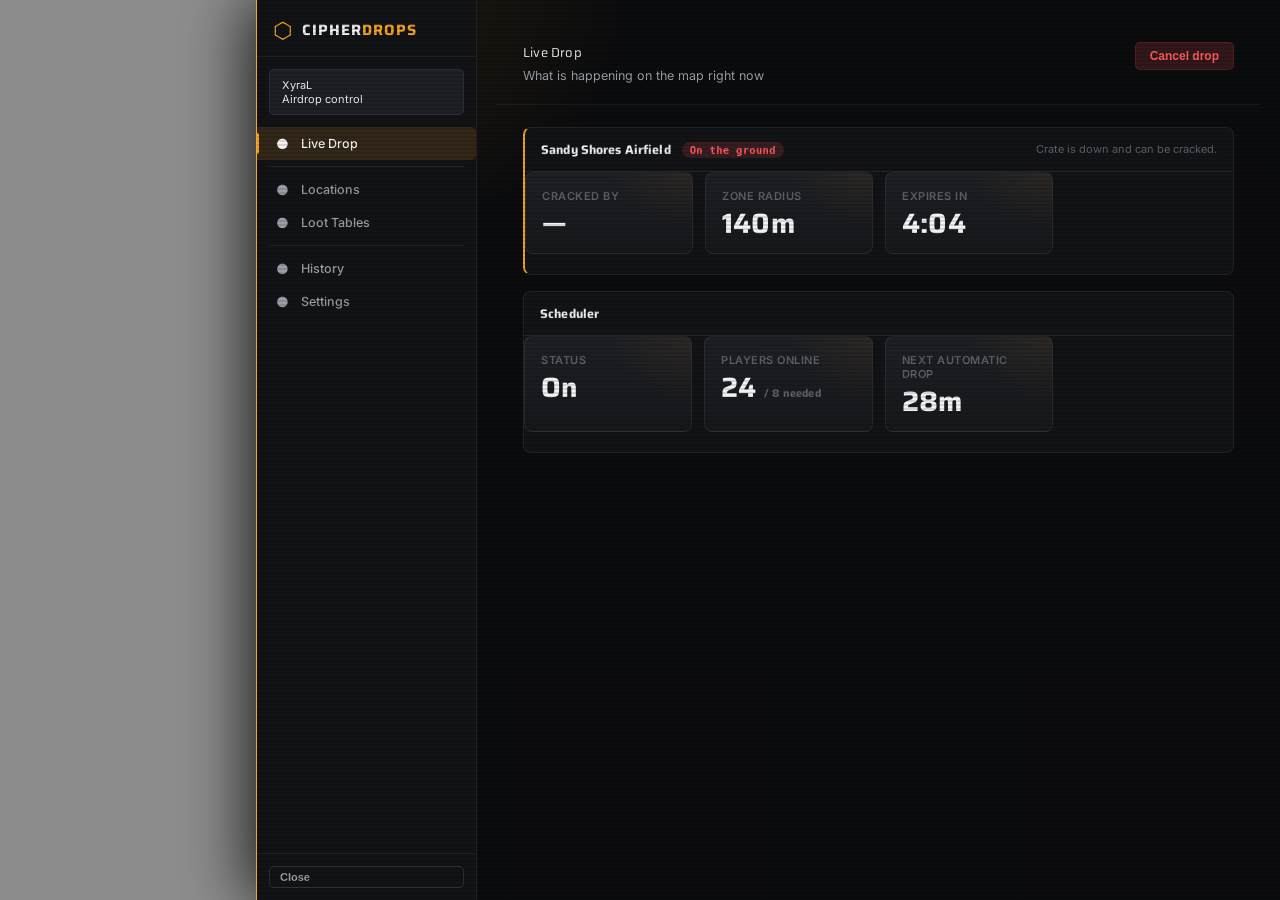
==== commit 5dbe09b8: "Fix every admin panel rendering blank The stylesheet came from cipher-admin, which hides panels by d" ====
--- a/html/preview.html
+++ b/html/preview.html
@@ -37,11 +37,11 @@
     </nav>
 
     <main id="admin-content">
-        <div class="panel" id="panel-live"></div>
-        <div class="panel hidden" id="panel-locations"></div>
-        <div class="panel hidden" id="panel-loot"></div>
-        <div class="panel hidden" id="panel-history"></div>
-        <div class="panel hidden" id="panel-settings"></div>
+        <div class="panel active" id="panel-live"></div>
+        <div class="panel" id="panel-locations"></div>
+        <div class="panel" id="panel-loot"></div>
+        <div class="panel" id="panel-history"></div>
+        <div class="panel" id="panel-settings"></div>
     </main>
 </div>
 </div>
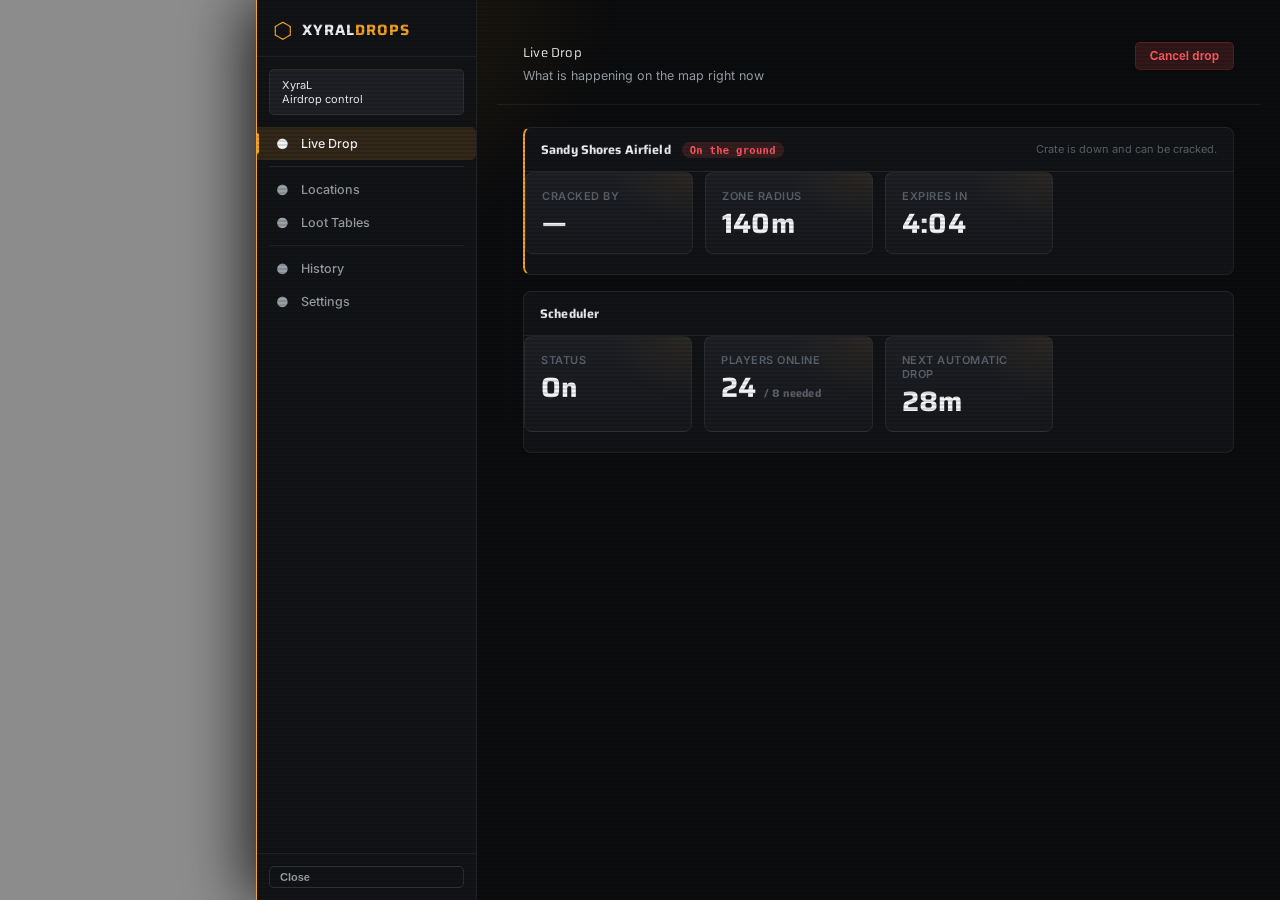
==== commit 4bd1ffac: "Rename to XS-AirDrops Cipher is gone, everything is XyraLScripts now. Resource name, events, exports" ====
--- a/html/preview.html
+++ b/html/preview.html
@@ -2,7 +2,7 @@
 <html lang="en">
 <head>
 <meta charset="UTF-8">
-<title>Cipher-Airdrops — PREVIEW HARNESS</title>
+<title>XS-AirDrops — PREVIEW HARNESS</title>
 <link href="https://fonts.googleapis.com/css2?family=Saira:wght@500;600;700&family=Inter:wght@400;500;600;700&family=JetBrains+Mono:wght@400;500;700&display=swap" rel="stylesheet">
 <link rel="stylesheet" href="css/style.css">
 </head>
@@ -19,7 +19,7 @@
     <nav id="admin-sidebar">
         <div id="sidebar-logo">
             <div class="logo-mark">&#x2B21;</div>
-            <div class="logo-text">CIPHER<span>DROPS</span></div>
+            <div class="logo-text">XYRAL<span>DROPS</span></div>
         </div>
         <div id="sidebar-admin-badge"></div>
         <ul id="admin-nav">
@@ -118,7 +118,17 @@
             { key:'Loot.GuaranteeAtLeast', group:'Loot', type:'text',
               label:'Guarantee at least', help:'A tier name. Blank to disable.', value:'uncommon', default:'uncommon', modified:false },
             { key:'Police.Alert', group:'Police', type:'bool', label:'Alert police', value:true, default:true, modified:false },
-            { key:'Sounds.CountdownTicks', group:'Presentation', type:'bool',
+            { key:'Access.See.Everyone', group:'Access', type:'bool',
+              label:'Everyone sees drops', help:'Off restricts to the jobs and gangs below.', value:true, default:true, modified:false },
+            { key:'Access.Collect.Jobs', group:'Access', type:'list',
+              label:'Jobs that can collect', value:'police, ambulance', default:'', modified:true },
+            { key:'Access.Police.CanCollect', group:'Access', type:'bool',
+              label:'Police can loot', help:'Off turns police into responders.', value:false, default:true, modified:true },
+            { key:'Blip.RadiusColour', group:'Map', type:'number', min:0, max:85,
+              label:'Zone colour', help:'1 red, 5 yellow.', value:1, default:1, modified:false },
+            { key:'Delivery.Altitude', group:'Aircraft', type:'number', min:50, max:1500, unit:'m',
+              label:'Flight altitude', value:320, default:320, modified:false },
+                        { key:'Sounds.CountdownTicks', group:'Presentation', type:'bool',
               label:'Countdown ticks', help:'The cue people tire of first.', value:true, default:true, modified:false },
         ],
     },
--- a/html/css/style.css
+++ b/html/css/style.css
@@ -3,7 +3,7 @@
 
 /* ── Design Tokens ──
    "Command deck": neutral graphite with a red authority accent. Deliberately
-   unlike every other Cipher script — trucking is amber/teal industrial, the
+   unlike every other XS script — trucking is amber/teal industrial, the
    drugs ops console is graphite/cyan — because staff tooling should never be
    mistakable for player tooling at a glance.
 
@@ -256,7 +256,7 @@
     border-left: 1px solid var(--accent);
 }
 
-/* Faint scanlines, matching the treatment in `cipher` and cipher-trucking so
+/* Faint scanlines, matching the treatment in `XS-CriminalTablet` and XS-Trucking so
    the suite shares a texture even where the palettes differ. Non-interactive
    and very low contrast — it should register as screen grain, not stripes. */
 #admin-wrapper::after {
@@ -1239,8 +1239,8 @@
 /* ═══════════════════════════════════════════════════════════════════════════
    Airdrops components
 
-   The rest of this stylesheet came from cipher-admin so the two panels look
-   like the same product. These are the pieces airdrops needs that cipher-admin
+   The rest of this stylesheet came from XS-AdminMenu so the two panels look
+   like the same product. These are the pieces airdrops needs that XS-AdminMenu
    never had a use for — panel headers with a subtitle, inline alerts, labelled
    form fields, toasts and the loot-tier dot.
 
